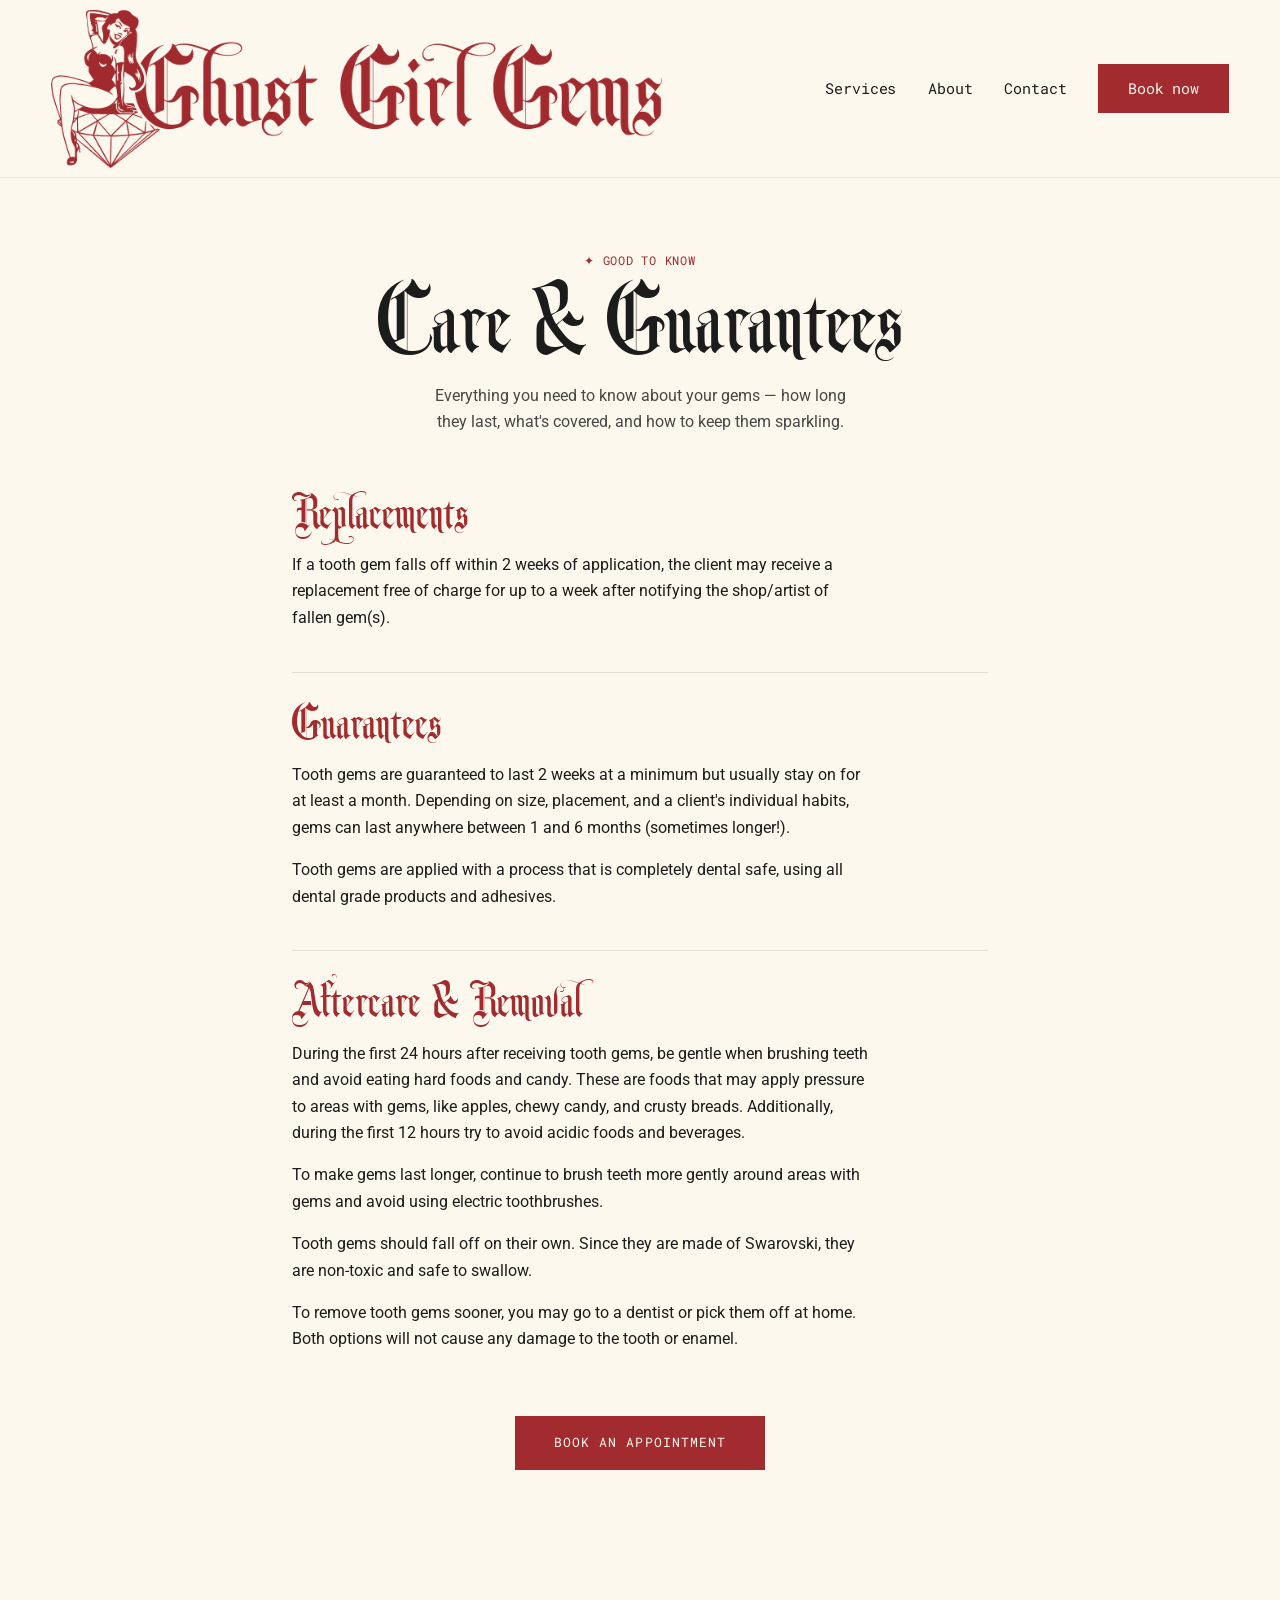
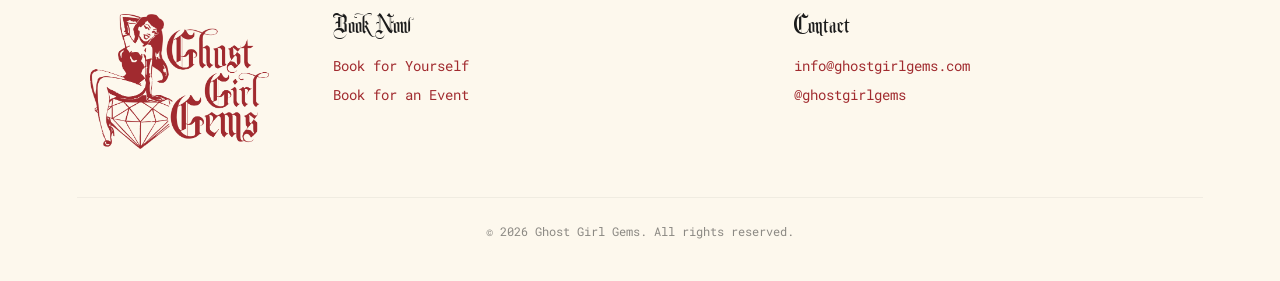
==== about.html @ 8043e84d "Add About page; logo/hero hierarchy; shrink-on-scroll header; Work→About - New about.html (Care & Gu" ====
<!DOCTYPE html>
<html lang="en">
<head>
  <meta charset="UTF-8" />
  <meta name="viewport" content="width=device-width, initial-scale=1.0" />
  <title>About — Ghost Girl Gems</title>
  <meta name="description" content="Tooth gem care, guarantees, replacements, and aftercare — everything you need to know about your Ghost Girl Gems." />

  <link rel="preconnect" href="https://fonts.googleapis.com" />
  <link rel="preconnect" href="https://fonts.gstatic.com" crossorigin />
  <link href="https://fonts.googleapis.com/css2?family=UnifrakturMaguntia&family=Roboto:wght@400;500&family=Roboto+Mono:wght@400;500&display=swap" rel="stylesheet" />

  <link rel="stylesheet" href="styles.css?v=17" />
  <link rel="icon" href="assets/logo-stacked.webp" />
</head>
<body>
  <!-- ───────────────── HEADER ───────────────── -->
  <header class="site-header" id="top">
    <a class="brand" href="index.html" aria-label="Ghost Girl Gems home">
      <img src="assets/logo-horizontal.webp" alt="Ghost Girl Gems" />
    </a>

    <nav class="nav" aria-label="Primary">
      <a href="index.html#services">Services</a>
      <a href="about.html" aria-current="page">About</a>
      <a href="index.html#contact">Contact</a>
    </nav>

    <a href="index.html#book" class="book-pill">Book now</a>

    <button class="nav-toggle" aria-label="Open menu" aria-expanded="false">
      <span></span><span></span><span></span>
    </button>
  </header>

  <main>
    <!-- ───────────────── PAGE HERO ───────────────── -->
    <section class="page-hero">
      <p class="eyebrow">✦ Good to know</p>
      <h1>Care &amp; Guarantees</h1>
      <p class="page-hero-sub">
        Everything you need to know about your gems — how long they last,
        what's covered, and how to keep them sparkling.
      </p>
    </section>

    <!-- ───────────────── INFO ───────────────── -->
    <section class="info">
      <article class="info-block">
        <h2>Replacements</h2>
        <p>
          If a tooth gem falls off within 2 weeks of application, the client may
          receive a replacement free of charge for up to a week after notifying
          the shop/artist of fallen gem(s).
        </p>
      </article>

      <article class="info-block">
        <h2>Guarantees</h2>
        <p>
          Tooth gems are guaranteed to last 2 weeks at a minimum but usually stay
          on for at least a month. Depending on size, placement, and a client's
          individual habits, gems can last anywhere between 1 and 6 months
          (sometimes longer!).
        </p>
        <p>
          Tooth gems are applied with a process that is completely dental safe,
          using all dental grade products and adhesives.
        </p>
      </article>

      <article class="info-block">
        <h2>Aftercare &amp; Removal</h2>
        <p>
          During the first 24 hours after receiving tooth gems, be gentle when
          brushing teeth and avoid eating hard foods and candy. These are foods
          that may apply pressure to areas with gems, like apples, chewy candy,
          and crusty breads. Additionally, during the first 12 hours try to avoid
          acidic foods and beverages.
        </p>
        <p>
          To make gems last longer, continue to brush teeth more gently around
          areas with gems and avoid using electric toothbrushes.
        </p>
        <p>
          Tooth gems should fall off on their own. Since they are made of
          Swarovski, they are non-toxic and safe to swallow.
        </p>
        <p>
          To remove tooth gems sooner, you may go to a dentist or pick them off
          at home. Both options will not cause any damage to the tooth or enamel.
        </p>
      </article>

      <a href="index.html#book" class="btn btn-about-cta">Book an Appointment</a>
    </section>
  </main>

  <!-- ───────────────── FOOTER ───────────────── -->
  <footer class="site-footer">
    <div class="foot-grid">
      <img class="foot-logo" src="assets/logo-stacked.webp" alt="Ghost Girl Gems" />
      <div class="foot-col">
        <h4>Book Now</h4>
        <a href="index.html#book">Book for Yourself</a>
        <a href="index.html#book">Book for an Event</a>
      </div>
      <div class="foot-col">
        <h4>Contact</h4>
        <a href="mailto:info@ghostgirlgems.com">info@ghostgirlgems.com</a>
        <a href="https://instagram.com/ghostgirlgems" target="_blank" rel="noopener">@ghostgirlgems</a>
      </div>
    </div>
    <p class="fine">© <span id="year"></span> Ghost Girl Gems. All rights reserved.</p>
  </footer>

  <script src="script.js?v=13"></script>
</body>
</html>
---- styles.css ----
/* ═══════════════════════════════════════════════════════
   Ghost Girl Gems — gothic / vintage-tattoo
   ═══════════════════════════════════════════════════════ */

/* ─── Display font swap point ───────────────────────────
   When the real blackletter font arrives, drop it in
   assets/fonts/ and update the src below. Until then this
   @font-face fails silently and we fall back to
   UnifrakturMaguntia (loaded via Google Fonts in <head>).
*/
@font-face {
  font-family: "Ghost Display"; /* Monk Gothic by Oliveira 37 */
  src: url("assets/fonts/ghost-display.woff2?v=1") format("woff2");
  font-weight: 400;
  font-display: swap;
}

:root {
  --cream:  #fdf8ed;
  --ink:    #1c1c1c;
  --maroon: #a12b2f;
  --dark:   #1c1612;
  --white:  #ffffff;

  --display: "Ghost Display", "UnifrakturMaguntia", serif;
  --mono:    "Roboto Mono", ui-monospace, monospace;
  --body:    "Roboto", -apple-system, sans-serif;
}

* { box-sizing: border-box; margin: 0; padding: 0; }
html { scroll-behavior: smooth; }

body {
  font-family: var(--body);
  color: var(--ink);
  background: var(--cream);
  line-height: 1.65;
  -webkit-font-smoothing: antialiased;
  overflow-x: hidden;
}

h1, h2, h3, h4 { font-family: var(--display); font-weight: 400; line-height: 0.95; }

.eyebrow {
  font-family: var(--mono); font-size: 0.78rem; letter-spacing: 0.06em;
  text-transform: uppercase; color: var(--maroon);
}

.btn {
  display: inline-block; text-decoration: none; cursor: pointer;
  font-family: var(--mono); font-size: 0.82rem; letter-spacing: 0.08em;
  text-transform: uppercase; padding: 0.95rem 2.4rem; border: 1.5px solid transparent;
  transition: background 0.25s, color 0.25s, transform 0.25s; white-space: nowrap;
}
.btn-solid  { background: var(--cream); color: var(--maroon); border-color: var(--cream); }
.btn-solid:hover  { background: var(--maroon); color: var(--cream); border-color: var(--maroon); transform: translateY(-2px); }
.btn-outline { background: transparent; color: var(--cream); border-color: var(--cream); }
.btn-outline:hover { background: var(--cream); color: var(--maroon); transform: translateY(-2px); }

/* anchor targets clear the sticky header */
section[id] { scroll-margin-top: 110px; }

/* ───────── HEADER ───────── */
.site-header {
  position: sticky; top: 0; z-index: 100;
  display: flex; align-items: center; gap: 2rem;
  padding: 0.6rem clamp(1.25rem, 4vw, 3.5rem);
  background: var(--cream);
  border-bottom: 1px solid rgba(28, 28, 28, 0.08);
  transition: padding 0.28s ease, box-shadow 0.28s ease;
}
/* shrink-on-scroll: compact header once the page is scrolled */
.site-header.scrolled { padding-top: 0.45rem; padding-bottom: 0.45rem; box-shadow: 0 6px 20px -12px rgba(28, 19, 32, 0.45); }
.site-header.scrolled .brand img { height: clamp(44px, 5.5vw, 68px); }
.brand { display: inline-flex; align-items: center; }
.brand img { height: clamp(96px, 13.2vw, 158px); width: auto; display: block; transition: height 0.28s ease; }

.nav { display: flex; gap: 2rem; margin-left: auto; }
.nav a {
  font-family: var(--mono); font-size: 0.95rem; letter-spacing: -0.01em;
  color: var(--ink); text-decoration: none; position: relative; padding: 0.2rem 0;
}
.nav a::after {
  content: ""; position: absolute; left: 0; bottom: -2px; width: 0; height: 1.5px;
  background: var(--maroon); transition: width 0.28s ease;
}
.nav a:hover { color: var(--maroon); }
.nav a:hover::after { width: 100%; }

.book-pill {
  font-family: var(--mono); font-size: 0.95rem; letter-spacing: -0.01em;
  background: var(--maroon); color: var(--cream); text-decoration: none;
  padding: 0.7rem 1.8rem; border: 1.5px solid var(--maroon);
  transition: background 0.25s, color 0.25s;
}
.book-pill:hover { background: transparent; color: var(--maroon); }

.nav-toggle { display: none; flex-direction: column; gap: 5px; background: none; border: 0; cursor: pointer; padding: 6px; margin-left: auto; }
.nav-toggle span { width: 26px; height: 2px; background: var(--ink); transition: 0.3s; }

/* ───────── HERO ───────── */
.hero {
  position: relative; min-height: clamp(460px, 72vh, 760px);
  display: flex; align-items: center;
  /* angled bottom edge, like the reference */
  clip-path: polygon(0 0, 100% 0, 100% calc(100% - 3.5vw), 0 100%);
}
.hero-media {
  position: absolute; inset: 0;
  background: var(--maroon) url("assets/hero.webp") center 48% / cover no-repeat;
}
.hero-media::after {
  content: ""; position: absolute; inset: 0;
  background: linear-gradient(90deg, rgba(28,22,18,0.35) 0%, rgba(28,22,18,0.05) 55%, transparent 100%);
}
.hero-inner {
  position: relative; padding: 0 clamp(1.25rem, 5vw, 4.5rem);
  width: 100%;
}
.hero-title {
  color: var(--cream);
  font-size: clamp(2.5rem, 8.5vw, 7.5rem);
  letter-spacing: 0.01em;
  text-shadow: 0 6px 30px rgba(0, 0, 0, 0.35);
  margin-bottom: 1.8rem;
}
.hero-actions { display: flex; gap: 1rem; flex-wrap: wrap; }

/* ───────── SCHEDULE / SERVICES ───────── */
.schedule {
  display: grid; grid-template-columns: 1fr 1fr; gap: clamp(2rem, 5vw, 4.5rem);
  align-items: center;
  padding: clamp(3.5rem, 9vh, 6.5rem) clamp(1.25rem, 6vw, 6rem);
}
.schedule-copy h2 { font-size: clamp(3.5rem, 9.5vw, 7rem); margin: 0 0 0.6rem; color: var(--ink); line-height: 0.9; }
.schedule-copy .eyebrow { margin-left: clamp(1.9rem, 5.2vw, 3.85rem); }
.schedule-copy .lede { color: var(--ink); opacity: 0.82; max-width: 40ch; margin: 1.6rem 0 0; margin-left: clamp(1.25rem, 3.2vw, 2.6rem); }

.schedule-panel {
  background: var(--dark); color: var(--cream);
  padding: clamp(1.8rem, 3vw, 2.6rem);
}
.panel-head {
  font-family: var(--mono); font-size: 1.1rem; letter-spacing: 0.02em;
  display: flex; align-items: center; gap: 0.6rem; padding-bottom: 1.2rem;
  border-bottom: 1px solid rgba(253, 248, 237, 0.18); margin-bottom: 0.5rem;
}
.panel-head .ico { color: var(--maroon); }
.appt-list { list-style: none; }
.appt-list li {
  display: flex; align-items: center; justify-content: space-between; gap: 1rem;
  padding: 1.1rem 0; border-bottom: 1px solid rgba(253, 248, 237, 0.12);
}
.appt-list h3 { font-family: var(--body); font-weight: 500; font-size: 1.05rem; line-height: 1.3; }
.appt-meta { font-family: var(--mono); font-size: 0.78rem; opacity: 0.65; }
.appt-book {
  font-family: var(--mono); font-size: 0.75rem; letter-spacing: 0.08em; text-transform: uppercase;
  color: var(--cream); text-decoration: none; border: 1.5px solid var(--maroon);
  background: var(--maroon); padding: 0.5rem 1.4rem; transition: background 0.25s, color 0.25s;
}
.appt-book:hover { background: transparent; color: var(--cream); }
.panel-note { font-family: var(--mono); font-size: 0.72rem; opacity: 0.5; margin-top: 1.2rem; }
.panel-cta { display: block; text-align: center; margin-top: 1.8rem; background: var(--maroon); color: var(--cream); border-color: var(--maroon); }
.panel-cta:hover { background: transparent; color: var(--cream); transform: translateY(-2px); }

/* ───────── INSTAGRAM FEED ───────── */
.feed { padding: clamp(3.5rem, 9vh, 6.5rem) clamp(1.25rem, 6vw, 6rem); text-align: center; }
.feed h2 { color: var(--ink); margin: 0.6rem 0 2.4rem; }
.ig-grid {
  display: grid; grid-template-columns: repeat(auto-fill, minmax(300px, 1fr));
  gap: 1.4rem; max-width: 1080px; margin: 0 auto; justify-items: center; align-items: start;
}
.ig-grid .instagram-media {
  margin: 0 auto !important; min-width: 280px !important; width: 100% !important; max-width: 340px !important;
}
.feed-follow {
  margin: 1rem 0 2.4rem; background: var(--maroon); color: var(--cream); border-color: var(--maroon);
}
.feed-follow:hover { background: transparent; color: var(--maroon); transform: translateY(-2px); }

/* ───────── CONTACT ───────── */
.contact { background: var(--dark); color: var(--cream); }
.contact-inner {
  display: grid; grid-template-columns: 0.85fr 1.15fr; gap: clamp(2rem, 5vw, 4.5rem);
  align-items: start;
  padding: clamp(3.5rem, 9vh, 6.5rem) clamp(1.25rem, 6vw, 6rem);
}
.contact-intro h2 { font-size: clamp(2.6rem, 6vw, 4.4rem); color: var(--cream); margin-bottom: 1.2rem; }
.contact-intro p { opacity: 0.8; max-width: 36ch; margin-bottom: 1.4rem; }
.contact-links a { color: var(--maroon); font-family: var(--mono); text-decoration: none; line-height: 2.2; }
.contact-links a:hover { color: var(--cream); }

.contact-form { display: flex; flex-direction: column; gap: 1.1rem; scroll-margin-top: 125px; }
.contact-form .row { display: grid; grid-template-columns: 1fr 1fr; gap: 1.1rem; }
.contact-form label {
  display: flex; flex-direction: column; gap: 0.45rem;
  font-family: var(--mono); font-size: 0.8rem; letter-spacing: 0.02em;
}
.contact-form label span { opacity: 0.5; font-size: 0.72rem; }
.contact-form input, .contact-form textarea {
  font-family: var(--body); font-size: 0.95rem; color: var(--ink);
  background: var(--cream); border: 0; padding: 0.75rem 0.9rem; width: 100%;
}
.contact-form input:focus, .contact-form textarea:focus { outline: 2px solid var(--maroon); }
.contact-form .checkbox { flex-direction: row; align-items: center; gap: 0.6rem; opacity: 0.85; }
.contact-form .checkbox input { width: auto; }
.btn-submit {
  align-self: flex-start; background: var(--white); color: var(--maroon);
  border-color: var(--white); margin-top: 0.4rem;
}
.btn-submit:hover { background: var(--maroon); color: var(--cream); border-color: var(--maroon); }
.form-status { font-family: var(--mono); font-size: 0.82rem; min-height: 1.2em; margin-top: 0.2rem; }
.form-status.sending { color: var(--cream); opacity: 0.7; }
.form-status.ok  { color: #9be7a8; }
.form-status.err { color: #ff9aa2; }

/* ───────── SUBPAGE: page hero + info ───────── */
.page-hero {
  text-align: center;
  padding: clamp(2.5rem, 8vh, 5rem) clamp(1.25rem, 6vw, 6rem) clamp(1rem, 3vh, 2rem);
}
.page-hero h1 {
  font-family: var(--display); font-weight: 400; color: var(--ink);
  font-size: clamp(2.75rem, 8vw, 6rem); line-height: 0.95; margin: 0.4rem 0 0.9rem;
}
.page-hero-sub { max-width: 46ch; margin: 0 auto; color: var(--ink); opacity: 0.8; }

.info {
  max-width: 760px; margin: 0 auto; display: flex; flex-direction: column;
  gap: clamp(1.8rem, 4.5vh, 3rem);
  padding: clamp(1rem, 3vh, 2rem) clamp(1.25rem, 6vw, 2rem) clamp(4rem, 9vh, 6rem);
}
.info-block { border-top: 1px solid rgba(28, 28, 28, 0.12); padding-top: clamp(1.4rem, 3vh, 2rem); }
.info-block:first-child { border-top: 0; padding-top: 0; }
.info-block h2 {
  font-family: var(--display); font-weight: 400; color: var(--maroon);
  font-size: clamp(2rem, 5vw, 3rem); line-height: 1; margin-bottom: 0.9rem;
}
.info-block p { color: var(--ink); margin-bottom: 1rem; max-width: 64ch; }
.info-block p:last-child { margin-bottom: 0; }
.btn-about-cta {
  align-self: center; margin-top: 1.4rem;
  background: var(--maroon); color: var(--cream); border-color: var(--maroon);
}
.btn-about-cta:hover { background: transparent; color: var(--maroon); transform: translateY(-2px); }

/* ───────── FOOTER ───────── */
.site-footer { background: var(--cream); padding: clamp(3rem, 7vh, 5rem) clamp(1.25rem, 6vw, 6rem) 2.5rem; }
.foot-grid {
  display: grid; grid-template-columns: auto 1fr 1fr; gap: clamp(2rem, 5vw, 4rem);
  align-items: start; max-width: 1100px; margin: 0 auto;
}
.foot-logo { width: clamp(120px, 14vw, 180px); height: auto; }
.foot-col h4 { font-size: 1.6rem; color: var(--ink); margin-bottom: 0.9rem; }
.foot-col a {
  display: block; font-family: var(--mono); font-size: 0.85rem; color: var(--maroon);
  text-decoration: none; line-height: 2.1;
}
.foot-col a:hover { color: var(--ink); }
.fine {
  font-family: var(--mono); font-size: 0.72rem; opacity: 0.5; text-align: center;
  margin-top: 3rem; padding-top: 1.5rem; border-top: 1px solid rgba(28, 28, 28, 0.1);
}

/* ───────── RESPONSIVE ───────── */
@media (max-width: 880px) {
  .schedule, .contact-inner { grid-template-columns: 1fr; }
  .foot-grid { grid-template-columns: 1fr 1fr; }
  .foot-logo { grid-column: 1 / -1; }
}
@media (max-width: 620px) {
  .nav, .book-pill { display: none; }
  .nav-toggle { display: flex; }
  .nav.open {
    display: flex; flex-direction: column; gap: 1.4rem;
    position: fixed; inset: 78px 0 auto 0; background: var(--cream);
    padding: 2rem; border-bottom: 1px solid rgba(28,28,28,0.1); margin: 0;
  }
  .nav.open + .book-pill,
  .book-pill.show { display: inline-block; position: fixed; inset: auto 0 auto 0; top: 210px; margin: 0 2rem; text-align: center; z-index: 99; }
  .contact-form .row { grid-template-columns: 1fr; }
  .hero { clip-path: polygon(0 0, 100% 0, 100% calc(100% - 6vw), 0 100%); }
}

@media (prefers-reduced-motion: reduce) {
  *, *::before, *::after { animation: none !important; transition: none !important; }
  html { scroll-behavior: auto; }
}
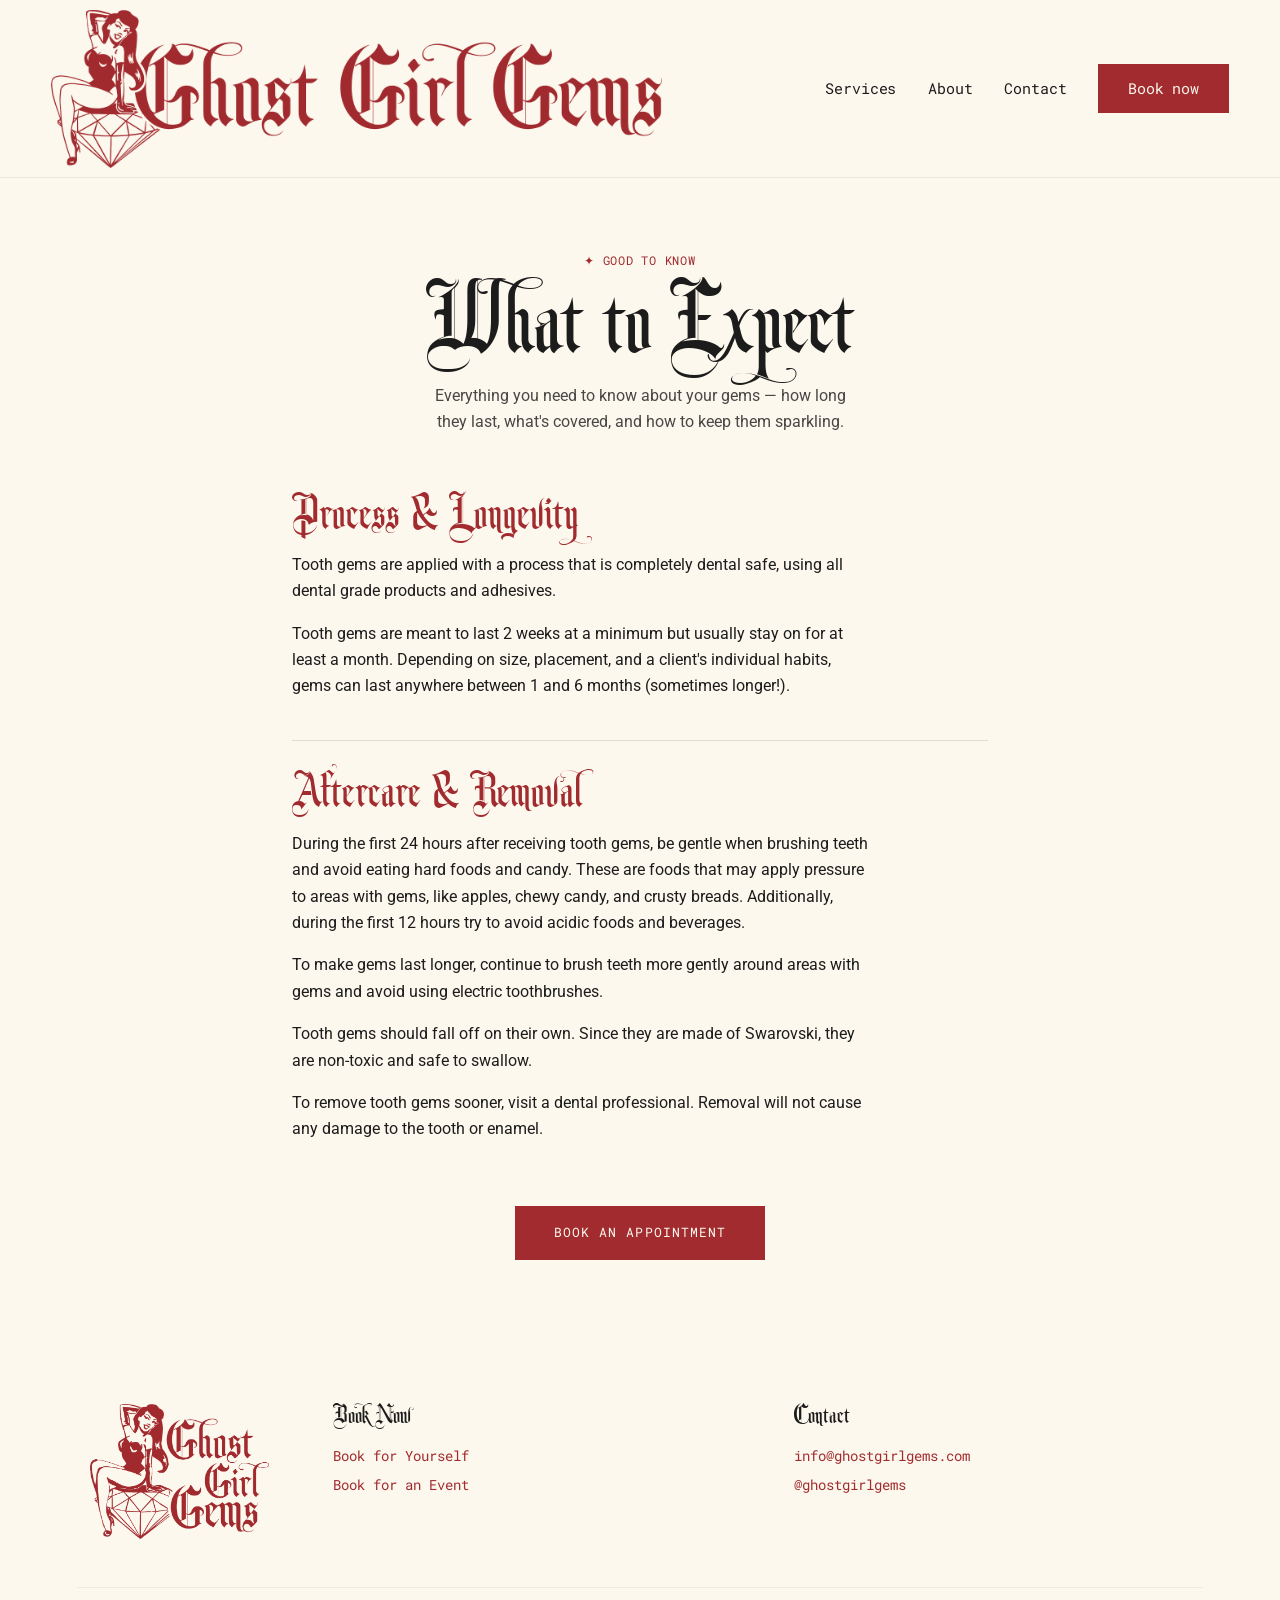
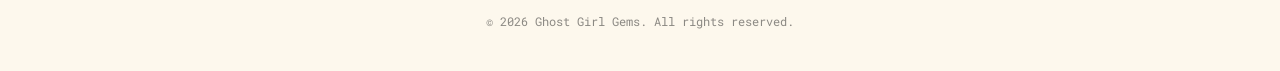
==== commit 0b2e25c5: "Revise About page copy; fix heading entity Restructure About into 'Process & Longevity' + 'Aftercare" ====
--- a/about.html
+++ b/about.html
@@ -37,7 +37,7 @@
     <!-- ───────────────── PAGE HERO ───────────────── -->
     <section class="page-hero">
       <p class="eyebrow">✦ Good to know</p>
-      <h1>Care &amp; Guarantees</h1>
+      <h1>What to Expect</h1>
       <p class="page-hero-sub">
         Everything you need to know about your gems — how long they last,
         what's covered, and how to keep them sparkling.
@@ -46,27 +46,20 @@
 
     <!-- ───────────────── INFO ───────────────── -->
     <section class="info">
-      <article class="info-block">
-        <h2>Replacements</h2>
-        <p>
-          If a tooth gem falls off within 2 weeks of application, the client may
-          receive a replacement free of charge for up to a week after notifying
-          the shop/artist of fallen gem(s).
-        </p>
-      </article>
 
       <article class="info-block">
-        <h2>Guarantees</h2>
+        <h2>Process &amp; Longevity</h2>
         <p>
-          Tooth gems are guaranteed to last 2 weeks at a minimum but usually stay
+          Tooth gems are applied with a process that is completely dental safe,
+          using all dental grade products and adhesives.
+        </p>
+        <p>
+          Tooth gems are meant to last 2 weeks at a minimum but usually stay
           on for at least a month. Depending on size, placement, and a client's
           individual habits, gems can last anywhere between 1 and 6 months
           (sometimes longer!).
         </p>
-        <p>
-          Tooth gems are applied with a process that is completely dental safe,
-          using all dental grade products and adhesives.
-        </p>
+
       </article>
 
       <article class="info-block">
@@ -87,8 +80,7 @@
           Swarovski, they are non-toxic and safe to swallow.
         </p>
         <p>
-          To remove tooth gems sooner, you may go to a dentist or pick them off
-          at home. Both options will not cause any damage to the tooth or enamel.
+          To remove tooth gems sooner, visit a dental professional. Removal will not cause any damage to the tooth or enamel.
         </p>
       </article>
 
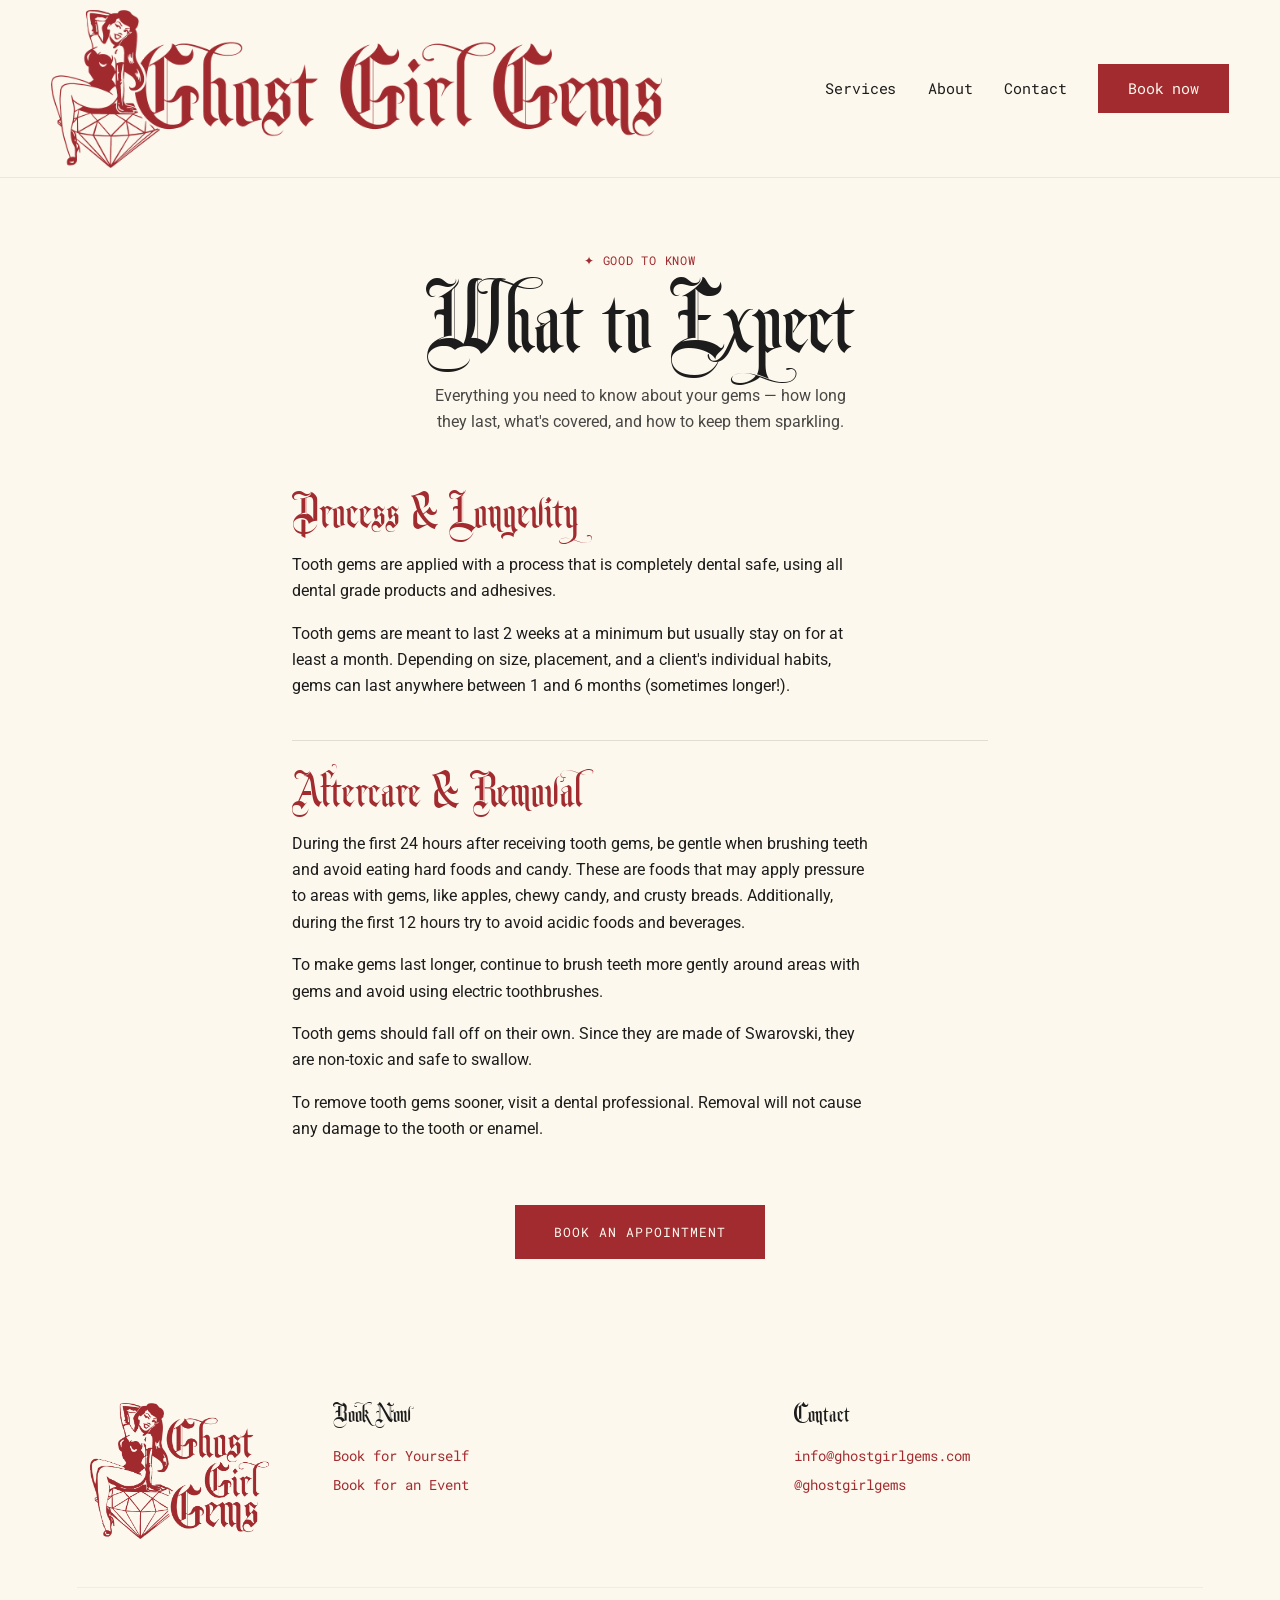
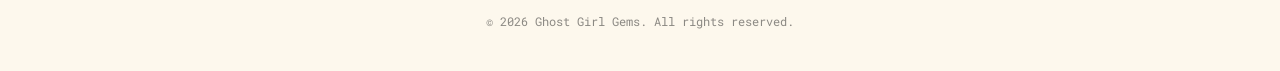
==== commit dd1b6f28: "Fix shrink-on-scroll header flicker (fixed header + reserved space) The sticky header changed page h" ====
--- a/about.html
+++ b/about.html
@@ -10,13 +10,13 @@
   <link rel="preconnect" href="https://fonts.gstatic.com" crossorigin />
   <link href="https://fonts.googleapis.com/css2?family=UnifrakturMaguntia&family=Roboto:wght@400;500&family=Roboto+Mono:wght@400;500&display=swap" rel="stylesheet" />
 
-  <link rel="stylesheet" href="styles.css?v=17" />
+  <link rel="stylesheet" href="styles.css?v=25" />
   <link rel="icon" href="assets/logo-stacked.webp" />
 </head>
 <body>
   <!-- ───────────────── HEADER ───────────────── -->
   <header class="site-header" id="top">
-    <a class="brand" href="index.html" aria-label="Ghost Girl Gems home">
+    <a class="brand" href="index.html#top" aria-label="Ghost Girl Gems home">
       <img src="assets/logo-horizontal.webp" alt="Ghost Girl Gems" />
     </a>
 
@@ -26,7 +26,7 @@
       <a href="index.html#contact">Contact</a>
     </nav>
 
-    <a href="index.html#book" class="book-pill">Book now</a>
+    <a href="index.html#contact" class="book-pill">Book now</a>
 
     <button class="nav-toggle" aria-label="Open menu" aria-expanded="false">
       <span></span><span></span><span></span>
@@ -84,7 +84,7 @@
         </p>
       </article>
 
-      <a href="index.html#book" class="btn btn-about-cta">Book an Appointment</a>
+      <a href="index.html#contact" class="btn btn-about-cta">Book an Appointment</a>
     </section>
   </main>
 
@@ -94,8 +94,8 @@
       <img class="foot-logo" src="assets/logo-stacked.webp" alt="Ghost Girl Gems" />
       <div class="foot-col">
         <h4>Book Now</h4>
-        <a href="index.html#book">Book for Yourself</a>
-        <a href="index.html#book">Book for an Event</a>
+        <a href="index.html#contact">Book for Yourself</a>
+        <a href="index.html#contact">Book for an Event</a>
       </div>
       <div class="foot-col">
         <h4>Contact</h4>
@@ -106,6 +106,6 @@
     <p class="fine">© <span id="year"></span> Ghost Girl Gems. All rights reserved.</p>
   </footer>
 
-  <script src="script.js?v=13"></script>
+  <script src="script.js?v=28"></script>
 </body>
 </html>
--- a/styles.css
+++ b/styles.css
@@ -28,7 +28,7 @@
 }
 
 * { box-sizing: border-box; margin: 0; padding: 0; }
-html { scroll-behavior: smooth; }
+html { scroll-behavior: smooth; overflow-anchor: none; }
 
 body {
   font-family: var(--body);
@@ -37,6 +37,8 @@
   line-height: 1.65;
   -webkit-font-smoothing: antialiased;
   overflow-x: hidden;
+  /* reserve space for the fixed header (JS sets the exact value); prevents FOUC */
+  padding-top: calc(clamp(96px, 13.2vw, 158px) + 1.45rem);
 }
 
 h1, h2, h3, h4 { font-family: var(--display); font-weight: 400; line-height: 0.95; }
@@ -62,7 +64,7 @@
 
 /* ───────── HEADER ───────── */
 .site-header {
-  position: sticky; top: 0; z-index: 100;
+  position: fixed; top: 0; left: 0; right: 0; z-index: 100;
   display: flex; align-items: center; gap: 2rem;
   padding: 0.6rem clamp(1.25rem, 4vw, 3.5rem);
   background: var(--cream);
@@ -172,6 +174,7 @@
 }
 .ig-grid .instagram-media {
   margin: 0 auto !important; min-width: 280px !important; width: 100% !important; max-width: 340px !important;
+  min-height: 522px; /* reserve the loaded embed height so the page doesn't shift (keeps #contact anchor stable) */
 }
 .feed-follow {
   margin: 1rem 0 2.4rem; background: var(--maroon); color: var(--cream); border-color: var(--maroon);
@@ -179,18 +182,35 @@
 .feed-follow:hover { background: transparent; color: var(--maroon); transform: translateY(-2px); }
 
 /* ───────── CONTACT ───────── */
-.contact { background: var(--dark); color: var(--cream); }
-.contact-inner {
-  display: grid; grid-template-columns: 0.85fr 1.15fr; gap: clamp(2rem, 5vw, 4.5rem);
-  align-items: start;
-  padding: clamp(3.5rem, 9vh, 6.5rem) clamp(1.25rem, 6vw, 6rem);
+.contact { background: var(--cream); color: var(--ink); position: relative; overflow: hidden; }
+.contact-art {
+  position: absolute; top: 50%; right: clamp(1.5rem, 7vw, 7rem);
+  transform: translateY(-50%);
+  height: clamp(280px, 64%, 500px); pointer-events: none; user-select: none;
+}
+.contact-art img { height: 100%; width: auto; display: block; }
+.speech-bubble {
+  position: absolute; top: -4.25rem; left: 56%; z-index: 2;
+  transform: translateX(-50%) rotate(-4deg);
+  background: var(--cream); color: var(--maroon);
+  border: 2px solid var(--maroon); border-radius: 16px;
+  padding: 0.5rem 0.95rem; text-align: center; line-height: 1.05;
+  font-family: var(--body); font-weight: 500; font-size: clamp(0.82rem, 1.3vw, 1rem);
+  box-shadow: 0 6px 16px -8px rgba(0, 0, 0, 0.35);
+}
+.speech-bubble::after, .speech-bubble::before { content: ""; position: absolute; width: 0; height: 0; }
+.speech-bubble::after  { bottom: -11px; left: 50%; margin-left: -11px; border: 11px solid transparent; border-bottom: 0; border-top-color: var(--maroon); }
+.speech-bubble::before { bottom: -7px;  left: 50%; margin-left: -8px;  border: 8px solid transparent;  border-bottom: 0; border-top-color: var(--cream); z-index: 1; }
+.contact-panel {
+  background: var(--dark); color: var(--cream); width: 62%;
+  padding: clamp(3.5rem, 9vh, 6.5rem) clamp(2rem, 5vw, 4rem) clamp(3.5rem, 9vh, 6.5rem) clamp(1.5rem, 6vw, 6rem);
+  /* diagonal right edge — cream shows through on the right (room for an image) */
+  clip-path: polygon(0 0, 100% 0, 82% 100%, 0 100%);
 }
 .contact-intro h2 { font-size: clamp(2.6rem, 6vw, 4.4rem); color: var(--cream); margin-bottom: 1.2rem; }
-.contact-intro p { opacity: 0.8; max-width: 36ch; margin-bottom: 1.4rem; }
-.contact-links a { color: var(--maroon); font-family: var(--mono); text-decoration: none; line-height: 2.2; }
-.contact-links a:hover { color: var(--cream); }
-
-.contact-form { display: flex; flex-direction: column; gap: 1.1rem; scroll-margin-top: 125px; }
+.contact-intro p { opacity: 0.85; max-width: 52ch; margin-bottom: 0; }
+
+.contact-form { display: flex; flex-direction: column; gap: 1.1rem; max-width: 440px; margin-top: 2rem; scroll-margin-top: 125px; }
 .contact-form .row { display: grid; grid-template-columns: 1fr 1fr; gap: 1.1rem; }
 .contact-form label {
   display: flex; flex-direction: column; gap: 0.45rem;
@@ -264,7 +284,10 @@
 
 /* ───────── RESPONSIVE ───────── */
 @media (max-width: 880px) {
-  .schedule, .contact-inner { grid-template-columns: 1fr; }
+  .schedule { grid-template-columns: 1fr; }
+  .contact-panel { width: 100%; clip-path: none; padding-right: clamp(1.25rem, 6vw, 6rem); }
+  .contact-form { max-width: none; }
+  .contact-art { display: none; }
   .foot-grid { grid-template-columns: 1fr 1fr; }
   .foot-logo { grid-column: 1 / -1; }
 }
